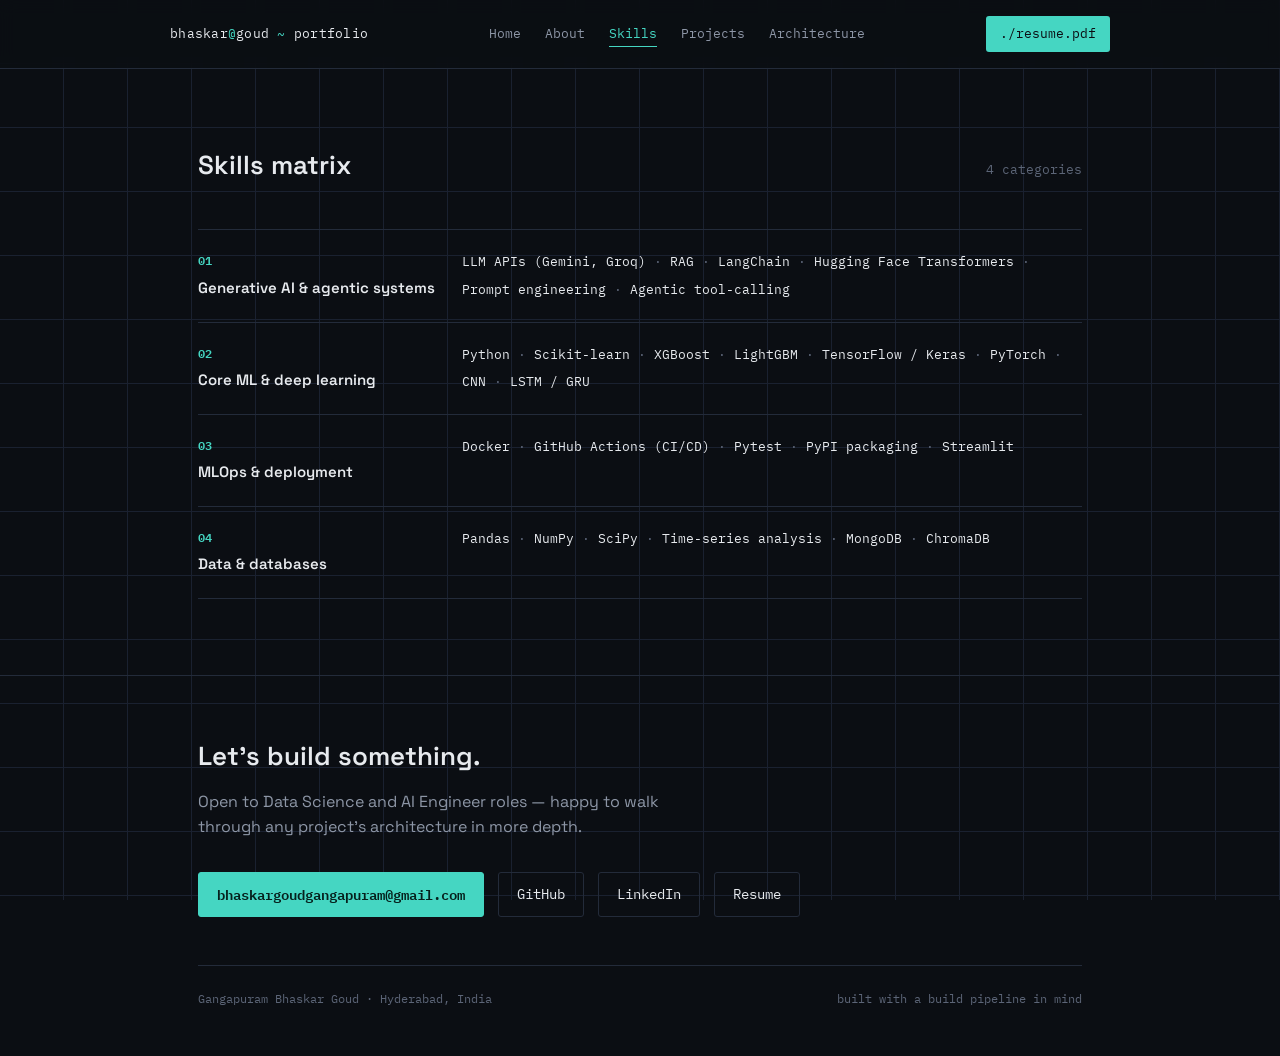
==== skills.html @ 5725a8cb "first commit" ====
<!DOCTYPE html>
<html lang="en">
<head>
<meta charset="UTF-8">
<meta name="viewport" content="width=device-width, initial-scale=1.0">
<title>Skills — Gangapuram Bhaskar Goud</title>
<meta name="description" content="Technical skills matrix of Gangapuram Bhaskar Goud.">
<link rel="preconnect" href="https://fonts.googleapis.com">
<link rel="preconnect" href="https://fonts.gstatic.com" crossorigin>
<link href="https://fonts.googleapis.com/css2?family=Space+Grotesk:wght@400;500;600;700&family=IBM+Plex+Mono:wght@400;500;600&display=swap" rel="stylesheet">
<link rel="stylesheet" href="style.css">
</head>
<body>
<header>
  <div class="wrap nav">
    <a href="index.html" class="nav-id" style="text-decoration:none;">bhaskar<span>@</span>goud <span>~</span> portfolio</a>
    <ul class="nav-links">
      <li><a href="index.html">Home</a></li>
      <li><a href="about.html">About</a></li>
      <li><a href="skills.html" style="color:var(--accent);border-bottom-color:var(--accent);">Skills</a></li>
      <li><a href="projects.html">Projects</a></li>
      <li><a href="architecture.html">Architecture</a></li>
    </ul>
    <a class="nav-cta" href="resume.pdf" id="resume-link">./resume.pdf</a>
  </div>
</header>

<main>

  <section id="skills">
    <div class="wrap">
      <div class="section-head">
        <h2>Skills matrix</h2>
        <div class="section-tag">4 categories</div>
      </div>
      <div class="matrix">
        <div class="matrix-row">
          <div class="matrix-cat"><span class="n">01</span>Generative AI &amp; agentic systems</div>
          <div class="matrix-skills">
            <span>LLM APIs (Gemini, Groq)</span><span>RAG</span><span>LangChain</span>
            <span>Hugging Face Transformers</span><span>Prompt engineering</span><span>Agentic tool-calling</span>
          </div>
        </div>
        <div class="matrix-row">
          <div class="matrix-cat"><span class="n">02</span>Core ML &amp; deep learning</div>
          <div class="matrix-skills">
            <span>Python</span><span>Scikit-learn</span><span>XGBoost</span><span>LightGBM</span>
            <span>TensorFlow / Keras</span><span>PyTorch</span><span>CNN</span><span>LSTM / GRU</span>
          </div>
        </div>
        <div class="matrix-row">
          <div class="matrix-cat"><span class="n">03</span>MLOps &amp; deployment</div>
          <div class="matrix-skills">
            <span>Docker</span><span>GitHub Actions (CI/CD)</span><span>Pytest</span>
            <span>PyPI packaging</span><span>Streamlit</span>
          </div>
        </div>
        <div class="matrix-row">
          <div class="matrix-cat"><span class="n">04</span>Data &amp; databases</div>
          <div class="matrix-skills">
            <span>Pandas</span><span>NumPy</span><span>SciPy</span><span>Time-series analysis</span>
            <span>MongoDB</span><span>ChromaDB</span>
          </div>
        </div>
      </div>
    </div>
  </section>

</main>
<footer id="contact-footer">
    <div class="wrap">
      <h2 class="foot-head">Let's build something.</h2>
      <p class="foot-lede">Open to Data Science and AI Engineer roles — happy to walk through any project's architecture in more depth.</p>
      <div class="foot-links">
        <a class="btn primary" href="mailto:bhaskargoudgangapuram@gmail.com">bhaskargoudgangapuram@gmail.com</a>
        <a class="btn" href="http://github.com/G-Bhaskar3636" target="_blank" rel="noopener">GitHub</a>
        <a class="btn" href="https://www.linkedin.com/in/gangapuram-bhaskar-goud-302722345/" target="_blank" rel="noopener">LinkedIn</a>
        <a class="btn" href="resume.pdf">Resume</a>
      </div>
      <div class="foot-bottom">
        <span>Gangapuram Bhaskar Goud &middot; Hyderabad, India</span>
        <span>built with a build pipeline in mind</span>
      </div>
    </div>
  </footer>
</body>
</html>
---- style.css ----
:root{
    --bg: #0B0E13;
    --panel: #10141C;
    --panel-2: #141A24;
    --line: #232B3A;
    --line-soft: #1A2130;
    --text: #E7EAEE;
    --muted: #8D96A6;
    --muted-2: #5C6577;
    --accent: #45D6C2;
    --accent-soft: rgba(69,214,194,0.10);
    --accent-dim: rgba(69,214,194,0.35);
    --signal: #F2B84B;
    --radius: 3px;
    --maxw: 940px;
  }

  *{ box-sizing: border-box; }
  html{ scroll-behavior: smooth; }
  @media (prefers-reduced-motion: reduce){
    html{ scroll-behavior: auto; }
    *{ animation-duration: 0.001ms !important; transition-duration: 0.001ms !important; }
  }

  body{
    margin:0;
    background: var(--bg);
    color: var(--text);
    font-family: 'Space Grotesk', sans-serif;
    line-height: 1.55;
    -webkit-font-smoothing: antialiased;
  }

  a{ color: inherit; }
  ::selection{ background: var(--accent-dim); color: #05201C; }

  :focus-visible{
    outline: 2px solid var(--accent);
    outline-offset: 3px;
  }

  .mono{ font-family: 'IBM Plex Mono', monospace; }

  .wrap{
    max-width: var(--maxw);
    margin: 0 auto;
    padding: 0 28px;
  }

  /* ---------- background texture ---------- */
  body{
    background-image:
      linear-gradient(var(--line-soft) 1px, transparent 1px),
      linear-gradient(90deg, var(--line-soft) 1px, transparent 1px);
    background-size: 64px 64px;
    background-position: -1px -1px;
    background-attachment: fixed;
  }

  /* ---------- nav ---------- */
  header{
    position: sticky;
    top:0;
    z-index: 50;
    background: rgba(11,14,19,0.86);
    backdrop-filter: blur(8px);
    border-bottom: 1px solid var(--line);
  }
  .nav{
    display:flex;
    align-items:center;
    justify-content: space-between;
    padding: 16px 0;
  }
  .nav-id{
    font-family:'IBM Plex Mono', monospace;
    font-size: 13px;
    color: var(--text);
    letter-spacing: 0.02em;
  }
  .nav-id span{ color: var(--accent); }
  .nav-links{
    display:flex;
    gap: 24px;
    list-style:none;
    margin:0; padding:0;
    font-size: 13px;
    font-family:'IBM Plex Mono', monospace;
  }
  .nav-links a{
    text-decoration:none;
    color: var(--muted);
    transition: color .15s ease;
    padding: 4px 0;
    border-bottom: 1px solid transparent;
  }
  .nav-links a:hover{ color: var(--text); border-bottom-color: var(--accent-dim); }
  .nav-cta{
    font-family:'IBM Plex Mono', monospace;
    font-size: 13px;
    color: var(--bg);
    background: var(--accent);
    padding: 8px 14px;
    border-radius: var(--radius);
    text-decoration:none;
    white-space:nowrap;
  }
  .nav-mobile-links{ display:none; }
  @media (max-width: 720px){
    .nav-links{ display:none; }
  }

  /* ---------- hero ---------- */
  .hero{
    padding: 88px 0 72px;
    border-bottom: 1px solid var(--line);
  }
  .kicker{
    font-family:'IBM Plex Mono', monospace;
    font-size: 13px;
    color: var(--accent);
    display:flex;
    align-items:center;
    gap: 10px;
    margin-bottom: 22px;
  }
  .kicker .dot{
    width:7px; height:7px; border-radius:50%;
    background: var(--accent);
    box-shadow: 0 0 0 3px var(--accent-soft);
    flex-shrink:0;
  }
  h1{
    font-size: clamp(34px, 5.2vw, 54px);
    line-height: 1.08;
    margin: 0 0 20px;
    font-weight: 600;
    max-width: 15ch;
    letter-spacing: -0.01em;
  }
  .lede{
    color: var(--muted);
    font-size: 18px;
    max-width: 56ch;
    margin: 0 0 34px;
  }
  .cta-row{
    display:flex;
    flex-wrap:wrap;
    gap: 12px;
    margin-bottom: 52px;
  }
  .btn{
    font-family:'IBM Plex Mono', monospace;
    font-size: 13.5px;
    text-decoration:none;
    padding: 11px 18px;
    border-radius: var(--radius);
    border: 1px solid var(--line);
    color: var(--text);
    transition: border-color .15s ease, background .15s ease;
  }
  .btn:hover{ border-color: var(--accent-dim); background: var(--accent-soft); }
  .btn.primary{
    background: var(--accent);
    color: #06211D;
    border-color: var(--accent);
    font-weight: 600;
  }
  .btn.primary:hover{ background: #5CE0CD; }

  .stats{
    display:grid;
    grid-template-columns: repeat(4, 1fr);
    border-top: 1px solid var(--line);
  }
  .stat{
    padding: 20px 20px 4px 0;
    border-right: 1px solid var(--line);
  }
  .stat:last-child{ border-right:none; }
  .stat .num{
    font-family:'IBM Plex Mono', monospace;
    font-size: 26px;
    color: var(--accent);
    display:block;
  }
  .stat .label{
    color: var(--muted-2);
    font-size: 12.5px;
    margin-top: 4px;
  }
  @media (max-width: 640px){
    .stats{ grid-template-columns: repeat(2, 1fr); }
    .stat{ border-bottom: 1px solid var(--line); padding-bottom: 16px; }
  }

  /* ---------- section shell ---------- */
  section{ padding: 76px 0; border-bottom: 1px solid var(--line); }
  .section-head{
    display:flex;
    align-items: baseline;
    justify-content: space-between;
    gap: 16px;
    margin-bottom: 44px;
  }
  .section-head h2{
    font-size: 26px;
    margin:0;
    font-weight: 600;
  }
  .section-tag{
    font-family:'IBM Plex Mono', monospace;
    font-size: 12.5px;
    color: var(--muted-2);
  }

  /* ---------- projects (pipeline log) ---------- */
  .pipeline{
    position: relative;
  }
  .pipeline::before{
    content:"";
    position:absolute;
    left: 21px;
    top: 10px;
    bottom: 10px;
    width: 1px;
    background: var(--line);
  }
  .run{
    position: relative;
    padding-left: 58px;
    margin-bottom: 6px;
  }
  .run + .run{ margin-top: 6px; }
  .run-marker{
    position:absolute;
    left: 0;
    top: 26px;
    width: 44px;
    display:flex;
    justify-content:center;
  }
  .run-marker .dot{
    width: 11px; height: 11px;
    border-radius: 50%;
    background: var(--panel);
    border: 2px solid var(--accent);
    box-shadow: 0 0 0 4px var(--bg);
    z-index:2;
  }

  details.card{
    background: var(--panel);
    border: 1px solid var(--line);
    border-radius: var(--radius);
    padding: 22px 24px;
  }
  details.card + details.card{ margin-top: 0; }
  details.card summary{
    list-style:none;
    cursor:pointer;
    display:flex;
    align-items: flex-start;
    justify-content: space-between;
    gap: 18px;
  }
  details.card summary::-webkit-details-marker{ display:none; }

  .run-heading{ flex:1; min-width:0; }
  .run-idx{
    font-family:'IBM Plex Mono', monospace;
    font-size: 12px;
    color: var(--muted-2);
    margin-bottom: 6px;
  }
  .run-title{
    font-size: 19px;
    font-weight: 600;
    margin: 0 0 6px;
  }
  .run-tagline{
    color: var(--muted);
    font-size: 14.5px;
    margin:0;
  }
  .run-status{
    font-family:'IBM Plex Mono', monospace;
    font-size: 11.5px;
    color: var(--accent);
    border: 1px solid var(--accent-dim);
    background: var(--accent-soft);
    padding: 4px 9px;
    border-radius: 2px;
    white-space:nowrap;
    height: fit-content;
    margin-top: 2px;
  }
  .chevron{
    color: var(--muted-2);
    font-family:'IBM Plex Mono', monospace;
    transition: transform .18s ease;
    margin-top: 3px;
    flex-shrink:0;
  }
  details[open] .chevron{ transform: rotate(90deg); }

  .run-body{
    margin-top: 20px;
    padding-top: 18px;
    border-top: 1px solid var(--line);
  }
  .run-body ul{
    margin: 0 0 18px;
    padding-left: 18px;
    color: var(--text);
    font-size: 14.5px;
  }
  .run-body li{ margin-bottom: 9px; }
  .run-body li::marker{ color: var(--accent); }

  .tags{
    display:flex;
    flex-wrap:wrap;
    gap: 8px;
    margin-bottom: 16px;
  }
  .tag{
    font-family:'IBM Plex Mono', monospace;
    font-size: 11.5px;
    color: var(--muted);
    background: var(--panel-2);
    border: 1px solid var(--line);
    padding: 4px 9px;
    border-radius: 2px;
  }
  .run-links{
    display:flex;
    gap: 18px;
    font-family:'IBM Plex Mono', monospace;
    font-size: 12.5px;
  }
  .run-links a{
    color: var(--muted);
    text-decoration: none;
    border-bottom: 1px solid var(--muted-2);
  }
  .run-links a:hover{ color: var(--accent); border-color: var(--accent); }

  @media (max-width: 640px){
    .pipeline::before{ left: 14px; }
    .run{ padding-left: 38px; }
    .run-marker{ width: 28px; left:0; top: 24px; }
    summary{ flex-direction: column; }
    .run-status{ margin-top: 8px; }
  }

  /* ---------- skills matrix ---------- */
  .matrix{
    border-top: 1px solid var(--line);
  }
  .matrix-row{
    display:grid;
    grid-template-columns: 240px 1fr;
    gap: 24px;
    padding: 22px 0;
    border-bottom: 1px solid var(--line);
  }
  .matrix-cat{
    font-weight: 600;
    font-size: 15px;
  }
  .matrix-cat .n{
    display:block;
    font-family:'IBM Plex Mono', monospace;
    font-size: 11.5px;
    color: var(--accent);
    margin-bottom: 6px;
  }
  .matrix-skills{
    color: var(--muted);
    font-size: 14.5px;
    display:flex;
    flex-wrap:wrap;
    gap: 8px 8px;
  }
  .matrix-skills span{
    font-family:'IBM Plex Mono', monospace;
    font-size: 12.5px;
    color: var(--text);
  }
  .matrix-skills span:not(:last-child)::after{
    content:"·";
    color: var(--muted-2);
    margin-left: 8px;
  }
  @media (max-width: 640px){
    .matrix-row{ grid-template-columns: 1fr; gap: 8px; }
  }

  /* ---------- mlops flow ---------- */
  .flow{
    overflow-x: auto;
    padding-bottom: 8px;
  }
  .flow-track{
    display:flex;
    align-items: center;
    min-width: 720px;
  }
  .flow-node{
    flex: 1;
    text-align:center;
    padding: 20px 12px;
    background: var(--panel);
    border: 1px solid var(--line);
    border-radius: var(--radius);
  }
  .flow-node .t{
    font-family:'IBM Plex Mono', monospace;
    font-size: 12px;
    color: var(--accent);
    margin-bottom: 6px;
  }
  .flow-node .d{
    font-size: 13.5px;
    color: var(--muted);
  }
  .flow-arrow{
    color: var(--muted-2);
    padding: 0 10px;
    font-family:'IBM Plex Mono', monospace;
    flex-shrink:0;
  }
  .flow-note{
    margin-top: 20px;
    color: var(--muted);
    font-size: 14.5px;
    max-width: 68ch;
  }

  /* ---------- education / certs ---------- */
  .edu-grid{
    display:grid;
    grid-template-columns: 1fr 1fr;
    gap: 28px;
  }
  .edu-item{
    border-left: 2px solid var(--line);
    padding-left: 18px;
  }
  .edu-item .role{ font-weight:600; font-size:15.5px; margin-bottom:4px; }
  .edu-item .org{ color: var(--muted); font-size: 14px; margin-bottom: 4px; }
  .edu-item .meta{
    font-family:'IBM Plex Mono', monospace;
    font-size: 12px;
    color: var(--muted-2);
  }
  .certs{ margin-top: 8px; }
  .cert-row{
    display:flex;
    justify-content: space-between;
    gap: 12px;
    padding: 14px 0;
    border-bottom: 1px solid var(--line);
    font-size: 14.5px;
  }
  .cert-row:last-child{ border-bottom:none; }
  .cert-name{ font-weight: 500; }
  .cert-meta{
    font-family:'IBM Plex Mono', monospace;
    font-size: 12px;
    color: var(--muted-2);
    white-space:nowrap;
  }
  @media (max-width: 640px){
    .edu-grid{ grid-template-columns: 1fr; }
  }

  /* ---------- footer ---------- */
  footer{ padding: 60px 0 48px; }
  .foot-head{
    font-size: 26px;
    font-weight: 600;
    margin: 0 0 14px;
    max-width: 20ch;
  }
  .foot-lede{
    color: var(--muted);
    max-width: 52ch;
    margin: 0 0 32px;
  }
  .foot-links{
    display:flex;
    flex-wrap:wrap;
    gap: 14px;
    margin-bottom: 48px;
  }
  .foot-bottom{
    display:flex;
    justify-content: space-between;
    align-items:center;
    flex-wrap:wrap;
    gap: 12px;
    padding-top: 24px;
    border-top: 1px solid var(--line);
    font-family:'IBM Plex Mono', monospace;
    font-size: 12px;
    color: var(--muted-2);
  }

  /* ---------- jarvis layered architecture diagram ---------- */
  .arch-intro{
    color: var(--muted);
    font-size: 15px;
    max-width: 68ch;
    margin: -20px 0 40px;
  }
  .arch-diagram{
    display:flex;
    flex-direction:column;
    align-items:center;
  }
  .arch-layer{
    width:100%;
  }
  .arch-layer-label{
    font-family:'IBM Plex Mono', monospace;
    font-size: 11.5px;
    color: var(--muted-2);
    text-align:center;
    margin-bottom: 12px;
  }
  .arch-row{
    display:flex;
    flex-wrap:wrap;
    justify-content:center;
    gap: 12px;
    width:100%;
  }
  .arch-box{
    flex: 1 1 210px;
    max-width: 250px;
    background: var(--panel);
    border: 1px solid var(--line);
    border-radius: var(--radius);
    padding: 14px 15px;
    text-align:left;
  }
  .arch-box.accent{
    border-color: var(--accent-dim);
    background: var(--accent-soft);
  }
  .arch-box .t{
    font-family:'IBM Plex Mono', monospace;
    font-size: 12px;
    color: var(--accent);
    margin-bottom: 5px;
  }
  .arch-box .d{
    font-size: 13px;
    color: var(--muted);
    line-height: 1.45;
  }
  .arch-connector{
    color: var(--muted-2);
    font-family:'IBM Plex Mono', monospace;
    font-size: 18px;
    padding: 10px 0;
    line-height:1;
  }
  .arch-flow-list{
    margin-top: 40px;
    padding-left: 20px;
    max-width: 74ch;
  }
  .arch-flow-list li{
    margin-bottom: 12px;
    font-size: 14.5px;
    color: var(--text);
  }
  .arch-flow-list li::marker{
    font-family:'IBM Plex Mono', monospace;
    color: var(--accent);
  }
  .arch-flow-list b{ color: var(--text); }
  @media (max-width: 640px){
    .arch-box{ flex: 1 1 100%; max-width: 100%; }
  }

  /* ---------- other projects (compact grid) ---------- */
  .other-grid{
    display:grid;
    grid-template-columns: repeat(auto-fit, minmax(280px, 1fr));
    align-items: start;
    gap: 14px;
  }
  .other-card{
    background: var(--panel);
    border: 1px solid var(--line);
    border-radius: var(--radius);
    padding: 18px 20px;
  }
  .other-card summary{
    list-style:none;
    cursor:pointer;
    display:flex;
    flex-direction:column;
    gap: 6px;
  }
  .other-card summary::-webkit-details-marker{ display:none; }
  .other-card summary{ position: relative; }
  .other-card .chevron{
    position:absolute;
    top: 2px;
    right: 0;
    color: var(--muted-2);
    font-family:'IBM Plex Mono', monospace;
    transition: transform .18s ease;
  }
  .other-card[open] .chevron{ transform: rotate(90deg); }
  .other-cat{
    font-family:'IBM Plex Mono', monospace;
    font-size: 11px;
    color: var(--accent);
  }
  .other-title{
    font-size: 15.5px;
    font-weight: 600;
    margin: 0;
    padding-right: 20px;
  }
  .other-body{
    margin-top: 14px;
    padding-top: 14px;
    border-top: 1px solid var(--line);
  }
  .other-body p{
    font-size: 13.5px;
    color: var(--muted);
    margin: 0 0 14px;
    line-height: 1.55;
  }
  .other-body .tags{ margin-bottom: 14px; }

  /* ---------- hero photo slot ---------- */
  .hero-flex{
    display:flex;
    align-items:flex-start;
    justify-content:space-between;
    gap: 40px;
    flex-wrap:wrap;
  }
  .hero-text{
    flex: 1 1 480px;
    min-width: 0;
  }
  .hero-photo{
    flex: 0 0 160px;
  }
  .photo-frame{
    width: 160px;
    height: 206px;
    border: 1px solid var(--line);
    border-radius: var(--radius);
    overflow: hidden;
    position: relative;
    background: var(--panel);
  }
  .photo-frame img{
    width: 100%;
    height: 100%;
    object-fit: cover;
    display: block;
  }
  .photo-placeholder{
    position: absolute;
    inset: 0;
    display: none;
    align-items: center;
    justify-content: center;
    text-align: center;
    padding: 12px;
    font-family: 'IBM Plex Mono', monospace;
    font-size: 11px;
    line-height: 1.5;
    color: var(--muted-2);
    border: 1px dashed var(--line);
  }
  .photo-tag{
    margin-top: 10px;
    font-size: 11px;
    color: var(--muted-2);
    text-align: center;
  }
  @media (max-width: 720px){
    .hero-photo{ flex: 0 0 auto; order: -1; }
    .hero-flex{ flex-direction: column-reverse; align-items: center; text-align:left; }
    .hero-text{ width: 100%; }
  }

  /* ---------- circular photo variant ---------- */
  .photo-frame.round{
    border-radius: 50%;
    width: 160px;
    height: 160px;
    box-shadow: 0 0 0 4px #77dc77, 0 0 0 5px var(--bg);
    border: none;
  }
  .photo-frame.round img{
    border-radius: 50%;
  }
  .photo-placeholder.round{
    border-radius: 50%;
    border: 1px dashed var(--line);
  }
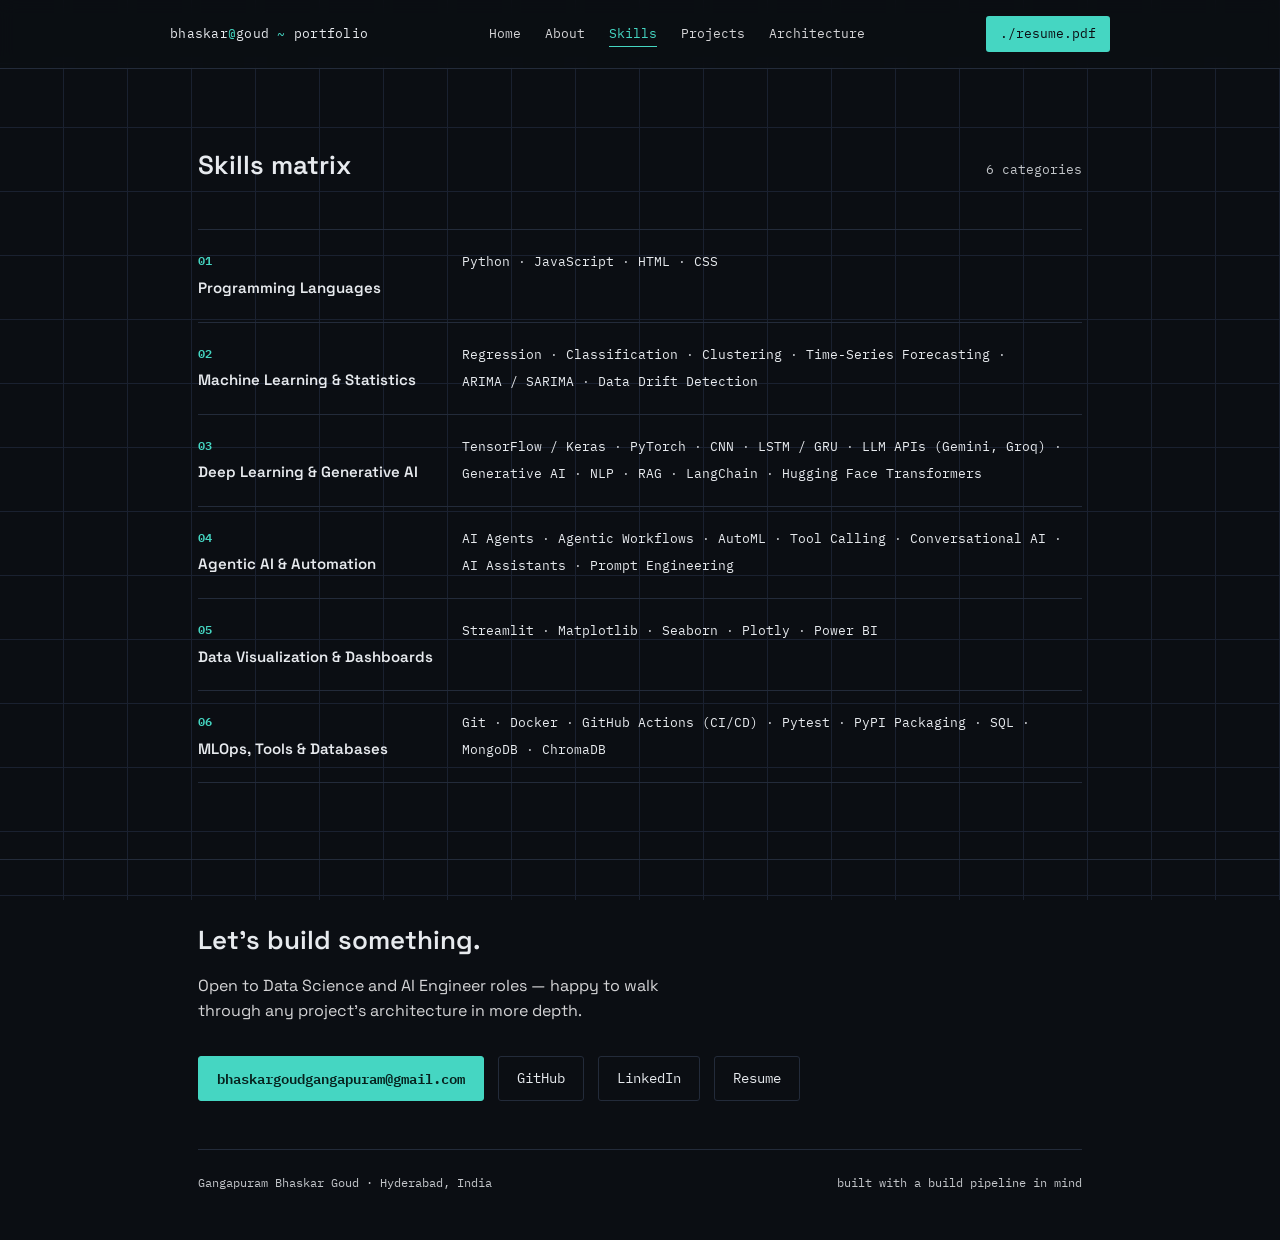
==== commit 76102f4b: "Update skills" ====
--- a/skills.html
+++ b/skills.html
@@ -31,35 +31,95 @@
     <div class="wrap">
       <div class="section-head">
         <h2>Skills matrix</h2>
-        <div class="section-tag">4 categories</div>
+        <div class="section-tag">6 categories</div>
       </div>
+
       <div class="matrix">
         <div class="matrix-row">
-          <div class="matrix-cat"><span class="n">01</span>Generative AI &amp; agentic systems</div>
+          <div class="matrix-cat">
+            <span class="n">01</span>Programming Languages
+          </div>
           <div class="matrix-skills">
-            <span>LLM APIs (Gemini, Groq)</span><span>RAG</span><span>LangChain</span>
-            <span>Hugging Face Transformers</span><span>Prompt engineering</span><span>Agentic tool-calling</span>
+            <span>Python</span>
+            <span>JavaScript</span>
+            <span>HTML</span>
+            <span>CSS</span>
           </div>
         </div>
+
         <div class="matrix-row">
-          <div class="matrix-cat"><span class="n">02</span>Core ML &amp; deep learning</div>
+          <div class="matrix-cat">
+            <span class="n">02</span>Machine Learning &amp; Statistics
+          </div>
           <div class="matrix-skills">
-            <span>Python</span><span>Scikit-learn</span><span>XGBoost</span><span>LightGBM</span>
-            <span>TensorFlow / Keras</span><span>PyTorch</span><span>CNN</span><span>LSTM / GRU</span>
+            <span>Regression</span>
+            <span>Classification</span>
+            <span>Clustering</span>
+            <span>Time-Series Forecasting</span>
+            <span>ARIMA / SARIMA</span>
+            <span>Data Drift Detection</span>
           </div>
         </div>
+
         <div class="matrix-row">
-          <div class="matrix-cat"><span class="n">03</span>MLOps &amp; deployment</div>
+          <div class="matrix-cat">
+            <span class="n">03</span>Deep Learning &amp; Generative AI
+          </div>
           <div class="matrix-skills">
-            <span>Docker</span><span>GitHub Actions (CI/CD)</span><span>Pytest</span>
-            <span>PyPI packaging</span><span>Streamlit</span>
+            <span>TensorFlow / Keras</span>
+            <span>PyTorch</span>
+            <span>CNN</span>
+            <span>LSTM / GRU</span>
+            <span>LLM APIs (Gemini, Groq)</span>
+            <span>Generative AI</span>
+            <span>NLP</span>
+            <span>RAG</span>
+            <span>LangChain</span>
+            <span>Hugging Face Transformers</span>
           </div>
         </div>
+
         <div class="matrix-row">
-          <div class="matrix-cat"><span class="n">04</span>Data &amp; databases</div>
+          <div class="matrix-cat">
+            <span class="n">04</span>Agentic AI &amp; Automation
+          </div>
           <div class="matrix-skills">
-            <span>Pandas</span><span>NumPy</span><span>SciPy</span><span>Time-series analysis</span>
-            <span>MongoDB</span><span>ChromaDB</span>
+            <span>AI Agents</span>
+            <span>Agentic Workflows</span>
+            <span>AutoML</span>
+            <span>Tool Calling</span>
+            <span>Conversational AI</span>
+            <span>AI Assistants</span>
+            <span>Prompt Engineering</span>
+          </div>
+        </div>
+
+        <div class="matrix-row">
+          <div class="matrix-cat">
+            <span class="n">05</span>Data Visualization &amp; Dashboards
+          </div>
+          <div class="matrix-skills">
+            <span>Streamlit</span>
+            <span>Matplotlib</span>
+            <span>Seaborn</span>
+            <span>Plotly</span>
+            <span>Power BI</span>
+          </div>
+        </div>
+
+        <div class="matrix-row">
+          <div class="matrix-cat">
+            <span class="n">06</span>MLOps, Tools &amp; Databases
+          </div>
+          <div class="matrix-skills">
+            <span>Git</span>
+            <span>Docker</span>
+            <span>GitHub Actions (CI/CD)</span>
+            <span>Pytest</span>
+            <span>PyPI Packaging</span>
+            <span>SQL</span>
+            <span>MongoDB</span>
+            <span>ChromaDB</span>
           </div>
         </div>
       </div>
--- a/style.css
+++ b/style.css
@@ -5,12 +5,12 @@
     --line: #232B3A;
     --line-soft: #1A2130;
     --text: #E7EAEE;
-    --muted: #8D96A6;
-    --muted-2: #5C6577;
+    --muted: #d4d4d6;
+    --muted-2: #c3c6ca;
     --accent: #45D6C2;
     --accent-soft: rgba(69,214,194,0.10);
-    --accent-dim: rgba(69,214,194,0.35);
-    --signal: #F2B84B;
+    --accent-dim: rgba(40, 212, 189, 0.35);
+    --signal: #e7a222;
     --radius: 3px;
     --maxw: 940px;
   }
@@ -167,7 +167,7 @@
     border-color: var(--accent);
     font-weight: 600;
   }
-  .btn.primary:hover{ background: #5CE0CD; }
+  .btn.primary:hover{ background: #46e7cf; }
 
   .stats{
     display:grid;
